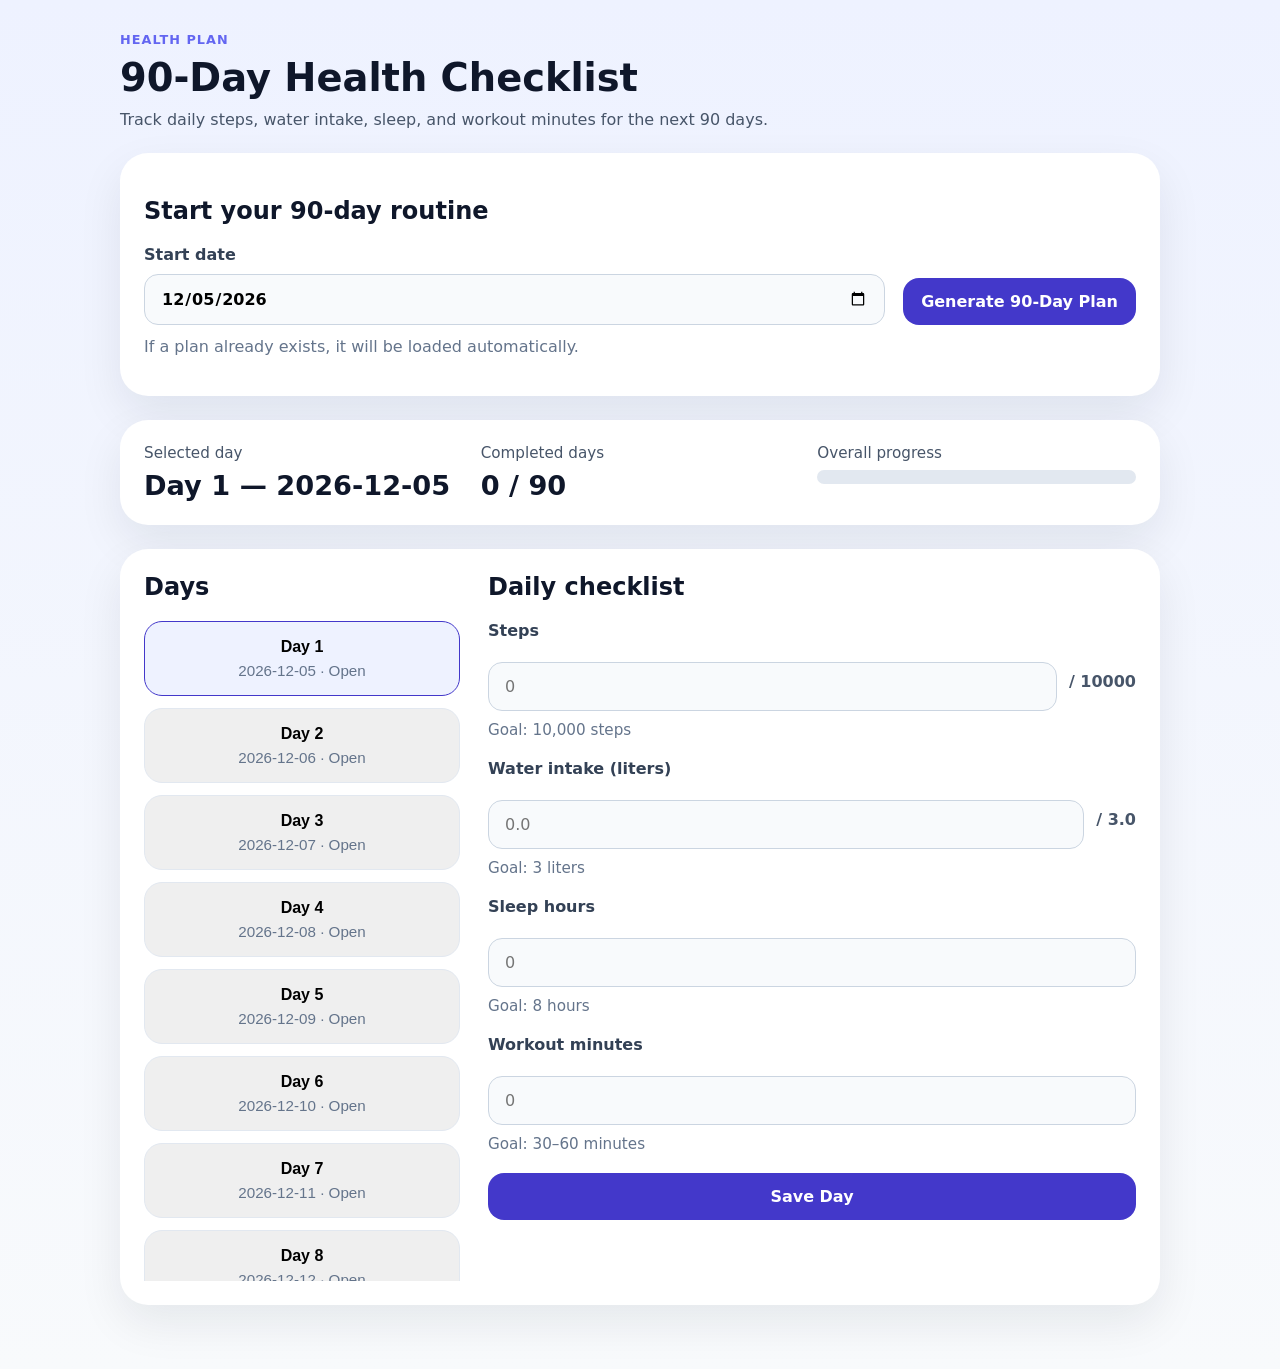
==== health-90-day-tracker/index.html @ 141431f4 "Initial commit of design review tracker project" ====
<!DOCTYPE html>
<html lang="en">
<head>
  <meta charset="UTF-8" />
  <meta name="viewport" content="width=device-width, initial-scale=1.0" />
  <title>90-Day Health Tracker</title>
  <link rel="stylesheet" href="styles.css" />
</head>
<body>
  <div class="app-shell">
    <header>
      <div>
        <p class="eyebrow">Health Plan</p>
        <h1>90-Day Health Checklist</h1>
        <p>Track daily steps, water intake, sleep, and workout minutes for the next 90 days.</p>
      </div>
    </header>

    <section class="card setup-card">
      <h2>Start your 90-day routine</h2>
      <div class="setup-grid">
        <label>
          Start date
          <input id="startDate" type="date" />
        </label>
        <button id="startButton">Generate 90-Day Plan</button>
      </div>
      <p class="setup-hint">If a plan already exists, it will be loaded automatically.</p>
    </section>

    <section class="card status-card">
      <div class="status-grid">
        <div>
          <p class="status-label">Selected day</p>
          <h3 id="selectedDayLabel">Day 1</h3>
        </div>
        <div>
          <p class="status-label">Completed days</p>
          <h3 id="completedCount">0 / 90</h3>
        </div>
        <div>
          <p class="status-label">Overall progress</p>
          <div class="progress-bar">
            <div id="progressMeter" class="progress-meter"></div>
          </div>
        </div>
      </div>
    </section>

    <section class="card main-grid">
      <div class="day-list-panel">
        <h2>Days</h2>
        <div id="daysList" class="days-list"></div>
      </div>

      <div class="detail-panel">
        <h2>Daily checklist</h2>
        <div class="field-group">
          <label class="field-label">Steps</label>
          <div class="input-row">
            <input id="steps" type="number" min="0" placeholder="0" />
            <span> / 10000</span>
          </div>
          <p class="goal-text">Goal: 10,000 steps</p>
        </div>

        <div class="field-group">
          <label class="field-label">Water intake (liters)</label>
          <div class="input-row">
            <input id="water" type="number" step="0.1" min="0" placeholder="0.0" />
            <span> / 3.0</span>
          </div>
          <p class="goal-text">Goal: 3 liters</p>
        </div>

        <div class="field-group">
          <label class="field-label">Sleep hours</label>
          <input id="sleep" type="number" step="0.1" min="0" placeholder="0" />
          <p class="goal-text">Goal: 8 hours</p>
        </div>

        <div class="field-group">
          <label class="field-label">Workout minutes</label>
          <input id="workout" type="number" min="0" placeholder="0" />
          <p class="goal-text">Goal: 30–60 minutes</p>
        </div>

        <button id="saveButton" class="primary-button">Save Day</button>
      </div>
    </section>
  </div>

  <script src="app.js"></script>
</body>
</html>
---- health-90-day-tracker/styles.css ----
:root {
  color-scheme: light;
  font-family: Inter, system-ui, -apple-system, BlinkMacSystemFont, "Segoe UI", sans-serif;
  background: #f8fafc;
  color: #0f172a;
}

* {
  box-sizing: border-box;
}

body {
  margin: 0;
  min-height: 100vh;
  background: linear-gradient(180deg, #eef2ff 0%, #f8fafc 100%);
}

.app-shell {
  max-width: 1080px;
  margin: 0 auto;
  padding: 32px 20px 40px;
}

header {
  margin-bottom: 24px;
}

.eyebrow {
  margin: 0 0 8px;
  color: #6366f1;
  font-weight: 700;
  letter-spacing: 0.08em;
  text-transform: uppercase;
  font-size: 0.8rem;
}

header h1 {
  margin: 0 0 10px;
  font-size: clamp(2rem, 3vw, 3rem);
}

header p {
  margin: 0;
  color: #475569;
  max-width: 680px;
}

.card {
  background: #ffffff;
  border-radius: 28px;
  box-shadow: 0 18px 45px rgba(15, 23, 42, 0.08);
  padding: 24px;
  margin-bottom: 24px;
}

.setup-grid {
  display: grid;
  grid-template-columns: 1fr auto;
  gap: 18px;
  align-items: end;
}

.setup-grid label {
  display: block;
  font-weight: 600;
  color: #334155;
}

.setup-grid input,
.field-group input,
.setup-grid button,
.primary-button {
  width: 100%;
  font: inherit;
}

.setup-grid input,
.field-group input {
  margin-top: 10px;
  border: 1px solid #cbd5e1;
  border-radius: 14px;
  background: #f8fafc;
  padding: 14px 16px;
}

.setup-grid button,
.primary-button {
  border: none;
  border-radius: 16px;
  background: #4338ca;
  color: white;
  padding: 14px 18px;
  font-weight: 700;
  cursor: pointer;
  transition: transform 0.2s ease, background-color 0.2s ease;
}

.setup-grid button:hover,
.primary-button:hover {
  background: #3730a3;
  transform: translateY(-1px);
}

.setup-hint {
  margin-top: 12px;
  color: #64748b;
}

.status-grid {
  display: grid;
  grid-template-columns: repeat(3, minmax(0, 1fr));
  gap: 18px;
}

.status-label {
  margin: 0 0 8px;
  font-size: 0.95rem;
  color: #475569;
}

.status-card h3 {
  margin: 0;
  font-size: 1.7rem;
}

.progress-bar {
  width: 100%;
  height: 14px;
  border-radius: 999px;
  background: #e2e8f0;
  overflow: hidden;
}

.progress-meter {
  height: 100%;
  background: linear-gradient(90deg, #6366f1, #4338ca);
  width: 0%;
  transition: width 0.3s ease;
}

.main-grid {
  display: grid;
  grid-template-columns: 320px 1fr;
  gap: 24px;
}

.day-list-panel h2,
.detail-panel h2 {
  margin-top: 0;
}

.days-list {
  display: grid;
  gap: 12px;
  max-height: 660px;
  overflow-y: auto;
  padding-right: 4px;
}

.day-item {
  border: 1px solid #e2e8f0;
  border-radius: 18px;
  padding: 16px;
  cursor: pointer;
  transition: border-color 0.2s ease, background-color 0.2s ease;
}

.day-item:hover,
.day-item.active {
  border-color: #4338ca;
  background: #eef2ff;
}

.day-item h3 {
  margin: 0 0 6px;
  font-size: 1rem;
}

.day-item p {
  margin: 0;
  color: #64748b;
  font-size: 0.95rem;
}

.field-group {
  margin-bottom: 20px;
}

.field-label {
  display: block;
  margin-bottom: 12px;
  font-weight: 700;
  color: #334155;
}

.input-row {
  display: grid;
  grid-template-columns: 1fr auto;
  gap: 12px;
  align-items: center;
}

.input-row span {
  color: #475569;
  font-weight: 700;
}

.goal-text {
  margin: 10px 0 0;
  color: #64748b;
  font-size: 0.95rem;
}

@media (max-width: 940px) {
  .main-grid {
    grid-template-columns: 1fr;
  }
}

@media (max-width: 640px) {
  .setup-grid {
    grid-template-columns: 1fr;
  }

  .status-grid {
    grid-template-columns: 1fr;
  }
}
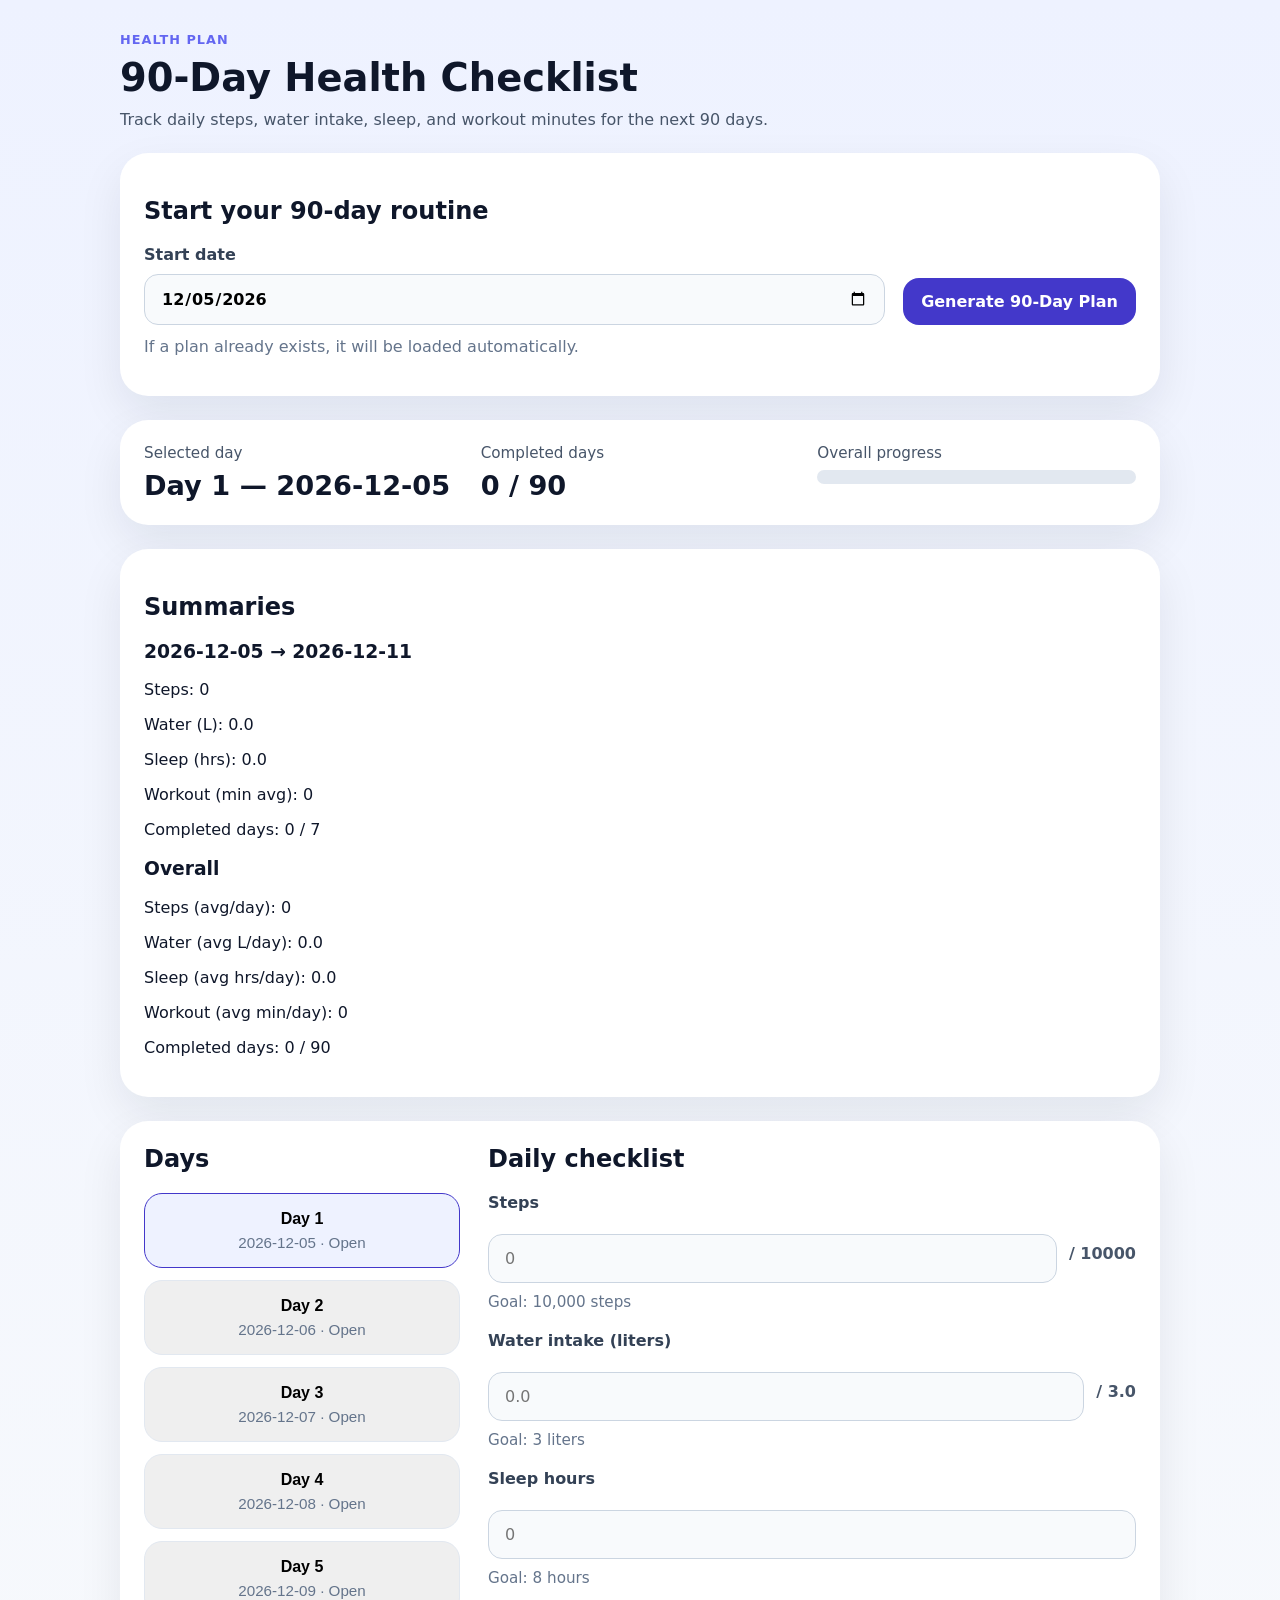
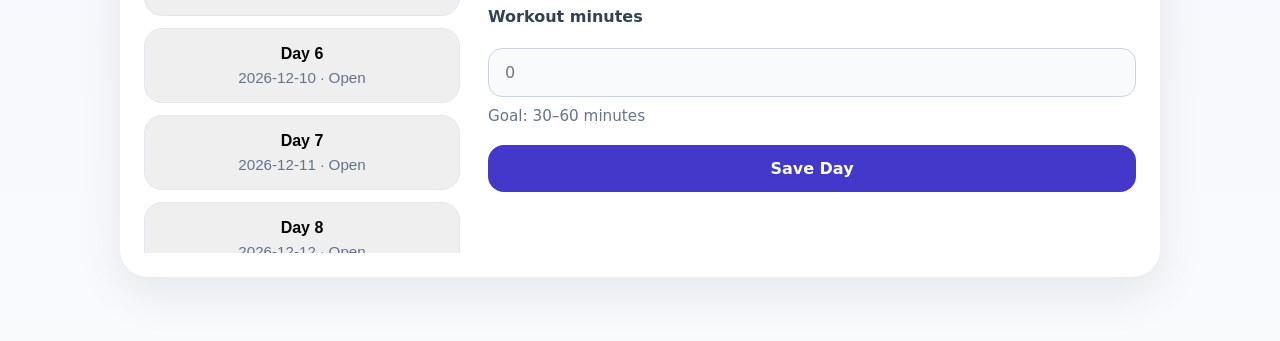
==== commit 55ab560a: "Add weekly and overall summaries to health tracker" ====
--- a/health-90-day-tracker/index.html
+++ b/health-90-day-tracker/index.html
@@ -4,6 +4,13 @@
   <meta charset="UTF-8" />
   <meta name="viewport" content="width=device-width, initial-scale=1.0" />
   <title>90-Day Health Tracker</title>
+  <meta name="theme-color" content="#0f172a" />
+  <meta name="apple-mobile-web-app-capable" content="yes" />
+  <meta name="apple-mobile-web-app-status-bar-style" content="black-translucent" />
+  <meta name="apple-mobile-web-app-title" content="90-Day Health Tracker" />
+  <link rel="manifest" href="manifest.json" />
+  <link rel="icon" href="icons/icon.svg" />
+  <link rel="apple-touch-icon" href="icons/icon.svg" />
   <link rel="stylesheet" href="styles.css" />
 </head>
 <body>
@@ -43,6 +50,29 @@
           <div class="progress-bar">
             <div id="progressMeter" class="progress-meter"></div>
           </div>
+        </div>
+      </div>
+    </section>
+
+    <section class="card summary-card">
+      <h2>Summaries</h2>
+      <div class="summary-grid">
+        <div class="summary-block">
+          <h3 id="weeklyRangeLabel">This week</h3>
+          <p>Steps: <span id="weeklySteps">0</span></p>
+          <p>Water (L): <span id="weeklyWater">0</span></p>
+          <p>Sleep (hrs): <span id="weeklySleep">0</span></p>
+          <p>Workout (min avg): <span id="weeklyWorkout">0</span></p>
+          <p>Completed days: <span id="weeklyCompleted">0 / 7</span></p>
+        </div>
+
+        <div class="summary-block">
+          <h3>Overall</h3>
+          <p>Steps (avg/day): <span id="overallSteps">0</span></p>
+          <p>Water (avg L/day): <span id="overallWater">0</span></p>
+          <p>Sleep (avg hrs/day): <span id="overallSleep">0</span></p>
+          <p>Workout (avg min/day): <span id="overallWorkout">0</span></p>
+          <p>Completed days: <span id="overallCompleted">0 / 90</span></p>
         </div>
       </div>
     </section>
@@ -91,5 +121,12 @@
   </div>
 
   <script src="app.js"></script>
+  <script>
+    if ('serviceWorker' in navigator) {
+      navigator.serviceWorker.register('service-worker.js').catch((error) => {
+        console.warn('Service worker registration failed:', error);
+      });
+    }
+  </script>
 </body>
 </html>
